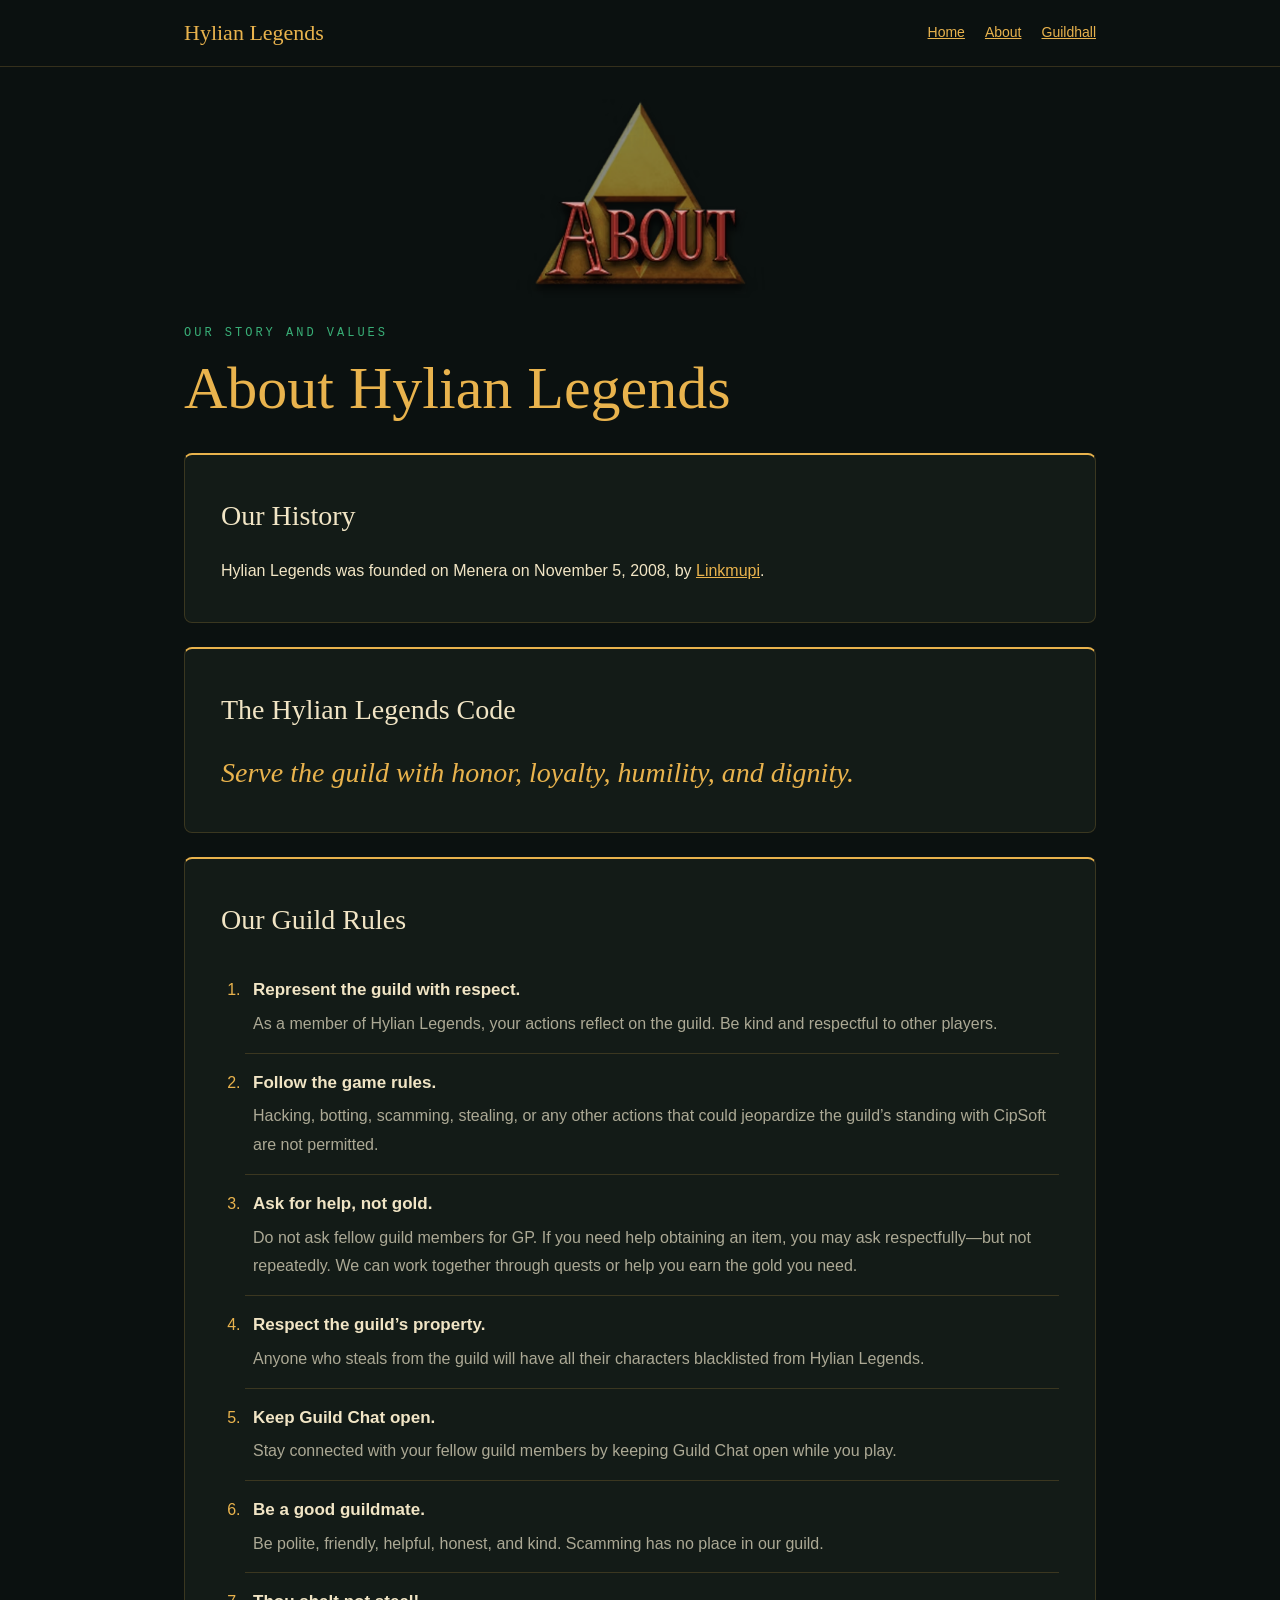
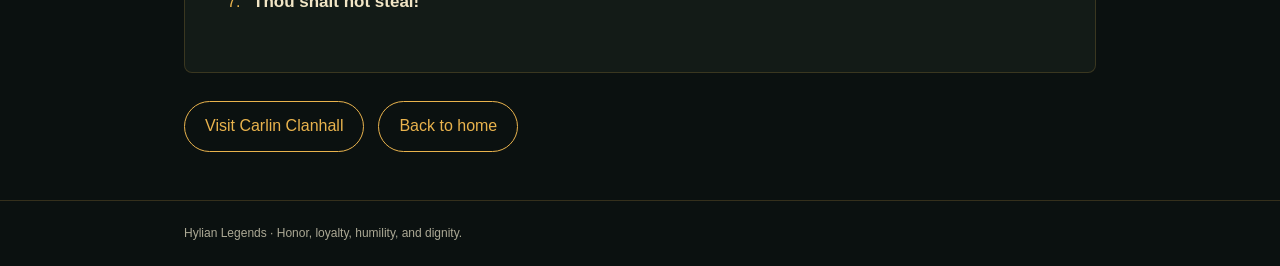
==== about.html @ 13661c4c "Create About Guild page with uploaded Triforce image" ====
<!doctype html>
<html lang="en"><head><meta charset="utf-8"><meta name="viewport" content="width=device-width,initial-scale=1"><meta name="description" content="The history, code, and rules of Hylian Legends."><title>About Guild | Hylian Legends</title><style>:root{color-scheme:dark;--bg:#0b1110;--panel:#131b17;--gold:#e9b34d;--cream:#f1e5c5;--muted:#aca995;--line:#8b713455;--green:#39af77}*{box-sizing:border-box}body{margin:0;background:var(--bg);color:var(--cream);font:16px/1.8 Arial,sans-serif}a{color:var(--gold)}a:focus-visible{outline:3px solid var(--gold);outline-offset:5px}.wrap{max-width:960px;margin:auto;padding:0 24px}header{border-bottom:1px solid var(--line)}header .wrap{display:flex;align-items:center;justify-content:space-between;gap:24px;padding-top:20px;padding-bottom:20px;flex-wrap:wrap}.brand{font:22px Georgia,serif;text-decoration:none}nav{display:flex;gap:20px;flex-wrap:wrap}nav a{font-size:14px}main{padding-top:32px!important;padding-bottom:48px!important}.about-art{display:block;width:min(100%,360px);height:auto;margin:0 auto 28px;border-radius:8px}.micro{font:12px monospace;letter-spacing:3px;text-transform:uppercase;color:var(--green)}h1,h2{font-family:Georgia,serif;font-weight:normal}h1{font-size:clamp(38px,7vw,60px);line-height:1.15;color:var(--gold);margin:14px 0 30px}h2{font-size:28px;margin:0 0 16px}.panel{border:1px solid var(--line);border-top:2px solid var(--gold);background:var(--panel);padding:clamp(22px,4vw,36px);margin-bottom:24px;border-radius:8px}.panel p{margin:0}blockquote{margin:0;color:var(--gold);font:italic clamp(21px,3vw,28px)/1.6 Georgia,serif}ol{margin:0;padding-left:24px}li{padding:14px 0 14px 8px;border-bottom:1px solid var(--line)}li:last-child{border:0}li::marker{color:var(--gold)}li h3{font-size:17px;margin:0 0 4px;color:var(--cream)}li p{color:var(--muted)}.actions{display:flex;gap:14px;flex-wrap:wrap;margin-top:28px}.button{display:inline-block;border:1px solid var(--gold);border-radius:30px;padding:10px 20px;text-decoration:none}footer{border-top:1px solid var(--line);padding:22px 0;color:var(--muted);font-size:12px}.skip{position:absolute;left:-9999px}.skip:focus{left:12px;top:12px;padding:12px;background:var(--bg);z-index:2}@media(max-width:600px){.wrap{padding-left:20px;padding-right:20px}nav{gap:14px}}</style></head><body><a class="skip" href="#main">Skip to content</a><header><div class="wrap"><a class="brand" href="index.html">Hylian Legends</a><nav aria-label="Page navigation"><a href="index.html">Home</a><a href="about.html" aria-current="page">About</a><a href="guildhall.html">Guildhall</a></nav></div></header><main id="main" class="wrap"><img class="about-art" src="assets/Triforce%20-%20About.avif" alt="About — red lettering over a golden Triforce"><div class="micro">Our story and values</div><h1>About Hylian Legends</h1><section class="panel" aria-labelledby="history-title"><h2 id="history-title">Our History</h2><p>Hylian Legends was founded on Menera on <time datetime="2008-11-05">November 5, 2008</time>, by <a href="https://www.tibia.com/community/?subtopic=characters&amp;name=Linkmupi">Linkmupi</a>.</p></section><section class="panel" aria-labelledby="code-title"><h2 id="code-title">The Hylian Legends Code</h2><blockquote>Serve the guild with honor, loyalty, humility, and dignity.</blockquote></section><section class="panel" aria-labelledby="rules-title"><h2 id="rules-title">Our Guild Rules</h2><ol><li><h3>Represent the guild with respect.</h3><p>As a member of Hylian Legends, your actions reflect on the guild. Be kind and respectful to other players.</p></li><li><h3>Follow the game rules.</h3><p>Hacking, botting, scamming, stealing, or any other actions that could jeopardize the guild’s standing with CipSoft are not permitted.</p></li><li><h3>Ask for help, not gold.</h3><p>Do not ask fellow guild members for GP. If you need help obtaining an item, you may ask respectfully—but not repeatedly. We can work together through quests or help you earn the gold you need.</p></li><li><h3>Respect the guild’s property.</h3><p>Anyone who steals from the guild will have all their characters blacklisted from Hylian Legends.</p></li><li><h3>Keep Guild Chat open.</h3><p>Stay connected with your fellow guild members by keeping Guild Chat open while you play.</p></li><li><h3>Be a good guildmate.</h3><p>Be polite, friendly, helpful, honest, and kind. Scamming has no place in our guild.</p></li><li><h3>Thou shalt not steal!</h3></li></ol></section><div class="actions"><a class="button" href="guildhall.html">Visit Carlin Clanhall</a><a class="button" href="index.html">Back to home</a></div></main><footer><div class="wrap">Hylian Legends · Honor, loyalty, humility, and dignity.</div></footer></body></html>
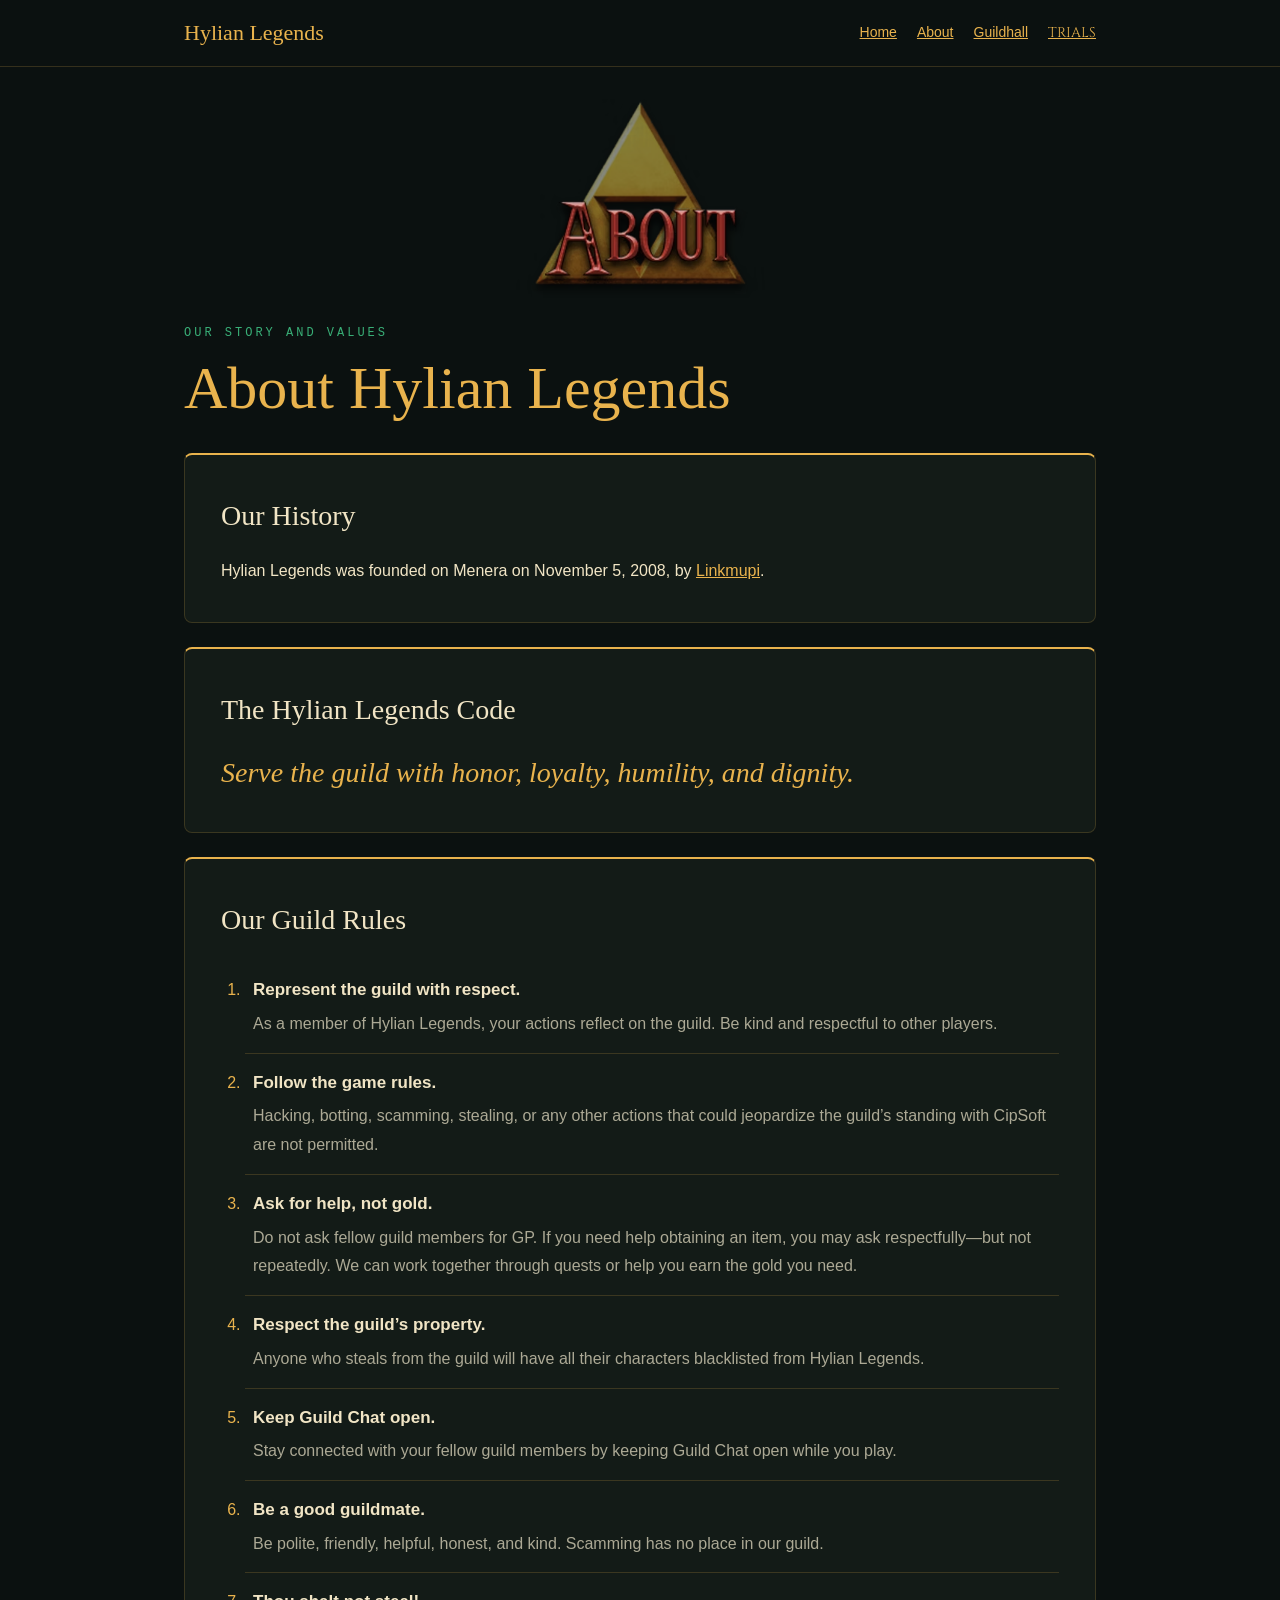
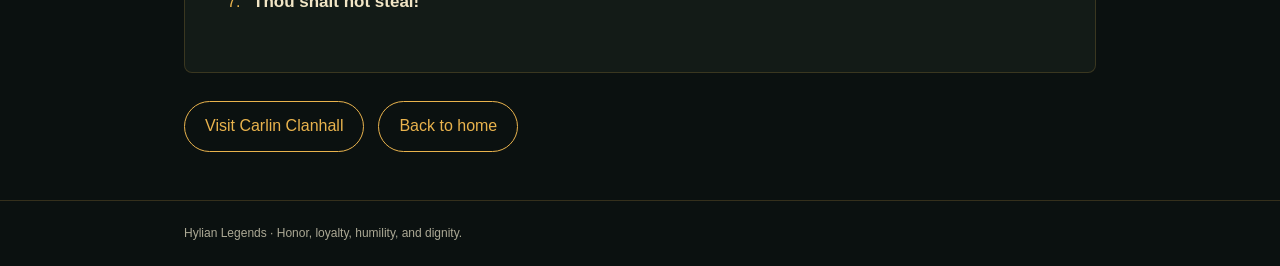
==== commit 050738d3: "Add uppercase Cinzel TRIALS link to top navigation headers" ====
--- a/about.html
+++ b/about.html
@@ -1,2 +1,2 @@
 <!doctype html>
-<html lang="en"><head><meta charset="utf-8"><meta name="viewport" content="width=device-width,initial-scale=1"><meta name="description" content="The history, code, and rules of Hylian Legends."><title>About Guild | Hylian Legends</title><style>:root{color-scheme:dark;--bg:#0b1110;--panel:#131b17;--gold:#e9b34d;--cream:#f1e5c5;--muted:#aca995;--line:#8b713455;--green:#39af77}*{box-sizing:border-box}body{margin:0;background:var(--bg);color:var(--cream);font:16px/1.8 Arial,sans-serif}a{color:var(--gold)}a:focus-visible{outline:3px solid var(--gold);outline-offset:5px}.wrap{max-width:960px;margin:auto;padding:0 24px}header{border-bottom:1px solid var(--line)}header .wrap{display:flex;align-items:center;justify-content:space-between;gap:24px;padding-top:20px;padding-bottom:20px;flex-wrap:wrap}.brand{font:22px Georgia,serif;text-decoration:none}nav{display:flex;gap:20px;flex-wrap:wrap}nav a{font-size:14px}main{padding-top:32px!important;padding-bottom:48px!important}.about-art{display:block;width:min(100%,360px);height:auto;margin:0 auto 28px;border-radius:8px}.micro{font:12px monospace;letter-spacing:3px;text-transform:uppercase;color:var(--green)}h1,h2{font-family:Georgia,serif;font-weight:normal}h1{font-size:clamp(38px,7vw,60px);line-height:1.15;color:var(--gold);margin:14px 0 30px}h2{font-size:28px;margin:0 0 16px}.panel{border:1px solid var(--line);border-top:2px solid var(--gold);background:var(--panel);padding:clamp(22px,4vw,36px);margin-bottom:24px;border-radius:8px}.panel p{margin:0}blockquote{margin:0;color:var(--gold);font:italic clamp(21px,3vw,28px)/1.6 Georgia,serif}ol{margin:0;padding-left:24px}li{padding:14px 0 14px 8px;border-bottom:1px solid var(--line)}li:last-child{border:0}li::marker{color:var(--gold)}li h3{font-size:17px;margin:0 0 4px;color:var(--cream)}li p{color:var(--muted)}.actions{display:flex;gap:14px;flex-wrap:wrap;margin-top:28px}.button{display:inline-block;border:1px solid var(--gold);border-radius:30px;padding:10px 20px;text-decoration:none}footer{border-top:1px solid var(--line);padding:22px 0;color:var(--muted);font-size:12px}.skip{position:absolute;left:-9999px}.skip:focus{left:12px;top:12px;padding:12px;background:var(--bg);z-index:2}@media(max-width:600px){.wrap{padding-left:20px;padding-right:20px}nav{gap:14px}}</style></head><body><a class="skip" href="#main">Skip to content</a><header><div class="wrap"><a class="brand" href="index.html">Hylian Legends</a><nav aria-label="Page navigation"><a href="index.html">Home</a><a href="about.html" aria-current="page">About</a><a href="guildhall.html">Guildhall</a></nav></div></header><main id="main" class="wrap"><img class="about-art" src="assets/Triforce%20-%20About.avif" alt="About — red lettering over a golden Triforce"><div class="micro">Our story and values</div><h1>About Hylian Legends</h1><section class="panel" aria-labelledby="history-title"><h2 id="history-title">Our History</h2><p>Hylian Legends was founded on Menera on <time datetime="2008-11-05">November 5, 2008</time>, by <a href="https://www.tibia.com/community/?subtopic=characters&amp;name=Linkmupi">Linkmupi</a>.</p></section><section class="panel" aria-labelledby="code-title"><h2 id="code-title">The Hylian Legends Code</h2><blockquote>Serve the guild with honor, loyalty, humility, and dignity.</blockquote></section><section class="panel" aria-labelledby="rules-title"><h2 id="rules-title">Our Guild Rules</h2><ol><li><h3>Represent the guild with respect.</h3><p>As a member of Hylian Legends, your actions reflect on the guild. Be kind and respectful to other players.</p></li><li><h3>Follow the game rules.</h3><p>Hacking, botting, scamming, stealing, or any other actions that could jeopardize the guild’s standing with CipSoft are not permitted.</p></li><li><h3>Ask for help, not gold.</h3><p>Do not ask fellow guild members for GP. If you need help obtaining an item, you may ask respectfully—but not repeatedly. We can work together through quests or help you earn the gold you need.</p></li><li><h3>Respect the guild’s property.</h3><p>Anyone who steals from the guild will have all their characters blacklisted from Hylian Legends.</p></li><li><h3>Keep Guild Chat open.</h3><p>Stay connected with your fellow guild members by keeping Guild Chat open while you play.</p></li><li><h3>Be a good guildmate.</h3><p>Be polite, friendly, helpful, honest, and kind. Scamming has no place in our guild.</p></li><li><h3>Thou shalt not steal!</h3></li></ol></section><div class="actions"><a class="button" href="guildhall.html">Visit Carlin Clanhall</a><a class="button" href="index.html">Back to home</a></div></main><footer><div class="wrap">Hylian Legends · Honor, loyalty, humility, and dignity.</div></footer></body></html>
+<html lang="en"><head><meta charset="utf-8"><meta name="viewport" content="width=device-width,initial-scale=1"><meta name="description" content="The history, code, and rules of Hylian Legends."><title>About Guild | Hylian Legends</title><style>:root{color-scheme:dark;--bg:#0b1110;--panel:#131b17;--gold:#e9b34d;--cream:#f1e5c5;--muted:#aca995;--line:#8b713455;--green:#39af77}*{box-sizing:border-box}body{margin:0;background:var(--bg);color:var(--cream);font:16px/1.8 Arial,sans-serif}a{color:var(--gold)}a:focus-visible{outline:3px solid var(--gold);outline-offset:5px}.wrap{max-width:960px;margin:auto;padding:0 24px}header{border-bottom:1px solid var(--line)}header .wrap{display:flex;align-items:center;justify-content:space-between;gap:24px;padding-top:20px;padding-bottom:20px;flex-wrap:wrap}.brand{font:22px Georgia,serif;text-decoration:none}nav{display:flex;gap:20px;flex-wrap:wrap}nav a{font-size:14px}main{padding-top:32px!important;padding-bottom:48px!important}.about-art{display:block;width:min(100%,360px);height:auto;margin:0 auto 28px;border-radius:8px}.micro{font:12px monospace;letter-spacing:3px;text-transform:uppercase;color:var(--green)}h1,h2{font-family:Georgia,serif;font-weight:normal}h1{font-size:clamp(38px,7vw,60px);line-height:1.15;color:var(--gold);margin:14px 0 30px}h2{font-size:28px;margin:0 0 16px}.panel{border:1px solid var(--line);border-top:2px solid var(--gold);background:var(--panel);padding:clamp(22px,4vw,36px);margin-bottom:24px;border-radius:8px}.panel p{margin:0}blockquote{margin:0;color:var(--gold);font:italic clamp(21px,3vw,28px)/1.6 Georgia,serif}ol{margin:0;padding-left:24px}li{padding:14px 0 14px 8px;border-bottom:1px solid var(--line)}li:last-child{border:0}li::marker{color:var(--gold)}li h3{font-size:17px;margin:0 0 4px;color:var(--cream)}li p{color:var(--muted)}.actions{display:flex;gap:14px;flex-wrap:wrap;margin-top:28px}.button{display:inline-block;border:1px solid var(--gold);border-radius:30px;padding:10px 20px;text-decoration:none}footer{border-top:1px solid var(--line);padding:22px 0;color:var(--muted);font-size:12px}.skip{position:absolute;left:-9999px}.skip:focus{left:12px;top:12px;padding:12px;background:var(--bg);z-index:2}@media(max-width:600px){.wrap{padding-left:20px;padding-right:20px}nav{gap:14px}}</style><style id="trials-navigation-font">@font-face{font-family:HylianTrialsNav;src:url("assets/fonts/Cinzel-Regular.ttf") format("truetype");font-display:swap}body header nav a.trials-nav-link{font-family:HylianTrialsNav,serif!important;text-transform:uppercase}</style></head><body><a class="skip" href="#main">Skip to content</a><header><div class="wrap"><a class="brand" href="index.html">Hylian Legends</a><nav aria-label="Page navigation"><a href="index.html">Home</a><a href="about.html" aria-current="page">About</a><a href="guildhall.html">Guildhall</a><a class="trials-nav-link" href="trials.html">TRIALS</a></nav></div></header><main id="main" class="wrap"><img class="about-art" src="assets/Triforce%20-%20About.avif" alt="About — red lettering over a golden Triforce"><div class="micro">Our story and values</div><h1>About Hylian Legends</h1><section class="panel" aria-labelledby="history-title"><h2 id="history-title">Our History</h2><p>Hylian Legends was founded on Menera on <time datetime="2008-11-05">November 5, 2008</time>, by <a href="https://www.tibia.com/community/?subtopic=characters&amp;name=Linkmupi">Linkmupi</a>.</p></section><section class="panel" aria-labelledby="code-title"><h2 id="code-title">The Hylian Legends Code</h2><blockquote>Serve the guild with honor, loyalty, humility, and dignity.</blockquote></section><section class="panel" aria-labelledby="rules-title"><h2 id="rules-title">Our Guild Rules</h2><ol><li><h3>Represent the guild with respect.</h3><p>As a member of Hylian Legends, your actions reflect on the guild. Be kind and respectful to other players.</p></li><li><h3>Follow the game rules.</h3><p>Hacking, botting, scamming, stealing, or any other actions that could jeopardize the guild’s standing with CipSoft are not permitted.</p></li><li><h3>Ask for help, not gold.</h3><p>Do not ask fellow guild members for GP. If you need help obtaining an item, you may ask respectfully—but not repeatedly. We can work together through quests or help you earn the gold you need.</p></li><li><h3>Respect the guild’s property.</h3><p>Anyone who steals from the guild will have all their characters blacklisted from Hylian Legends.</p></li><li><h3>Keep Guild Chat open.</h3><p>Stay connected with your fellow guild members by keeping Guild Chat open while you play.</p></li><li><h3>Be a good guildmate.</h3><p>Be polite, friendly, helpful, honest, and kind. Scamming has no place in our guild.</p></li><li><h3>Thou shalt not steal!</h3></li></ol></section><div class="actions"><a class="button" href="guildhall.html">Visit Carlin Clanhall</a><a class="button" href="index.html">Back to home</a></div></main><footer><div class="wrap">Hylian Legends · Honor, loyalty, humility, and dignity.</div></footer></body></html>
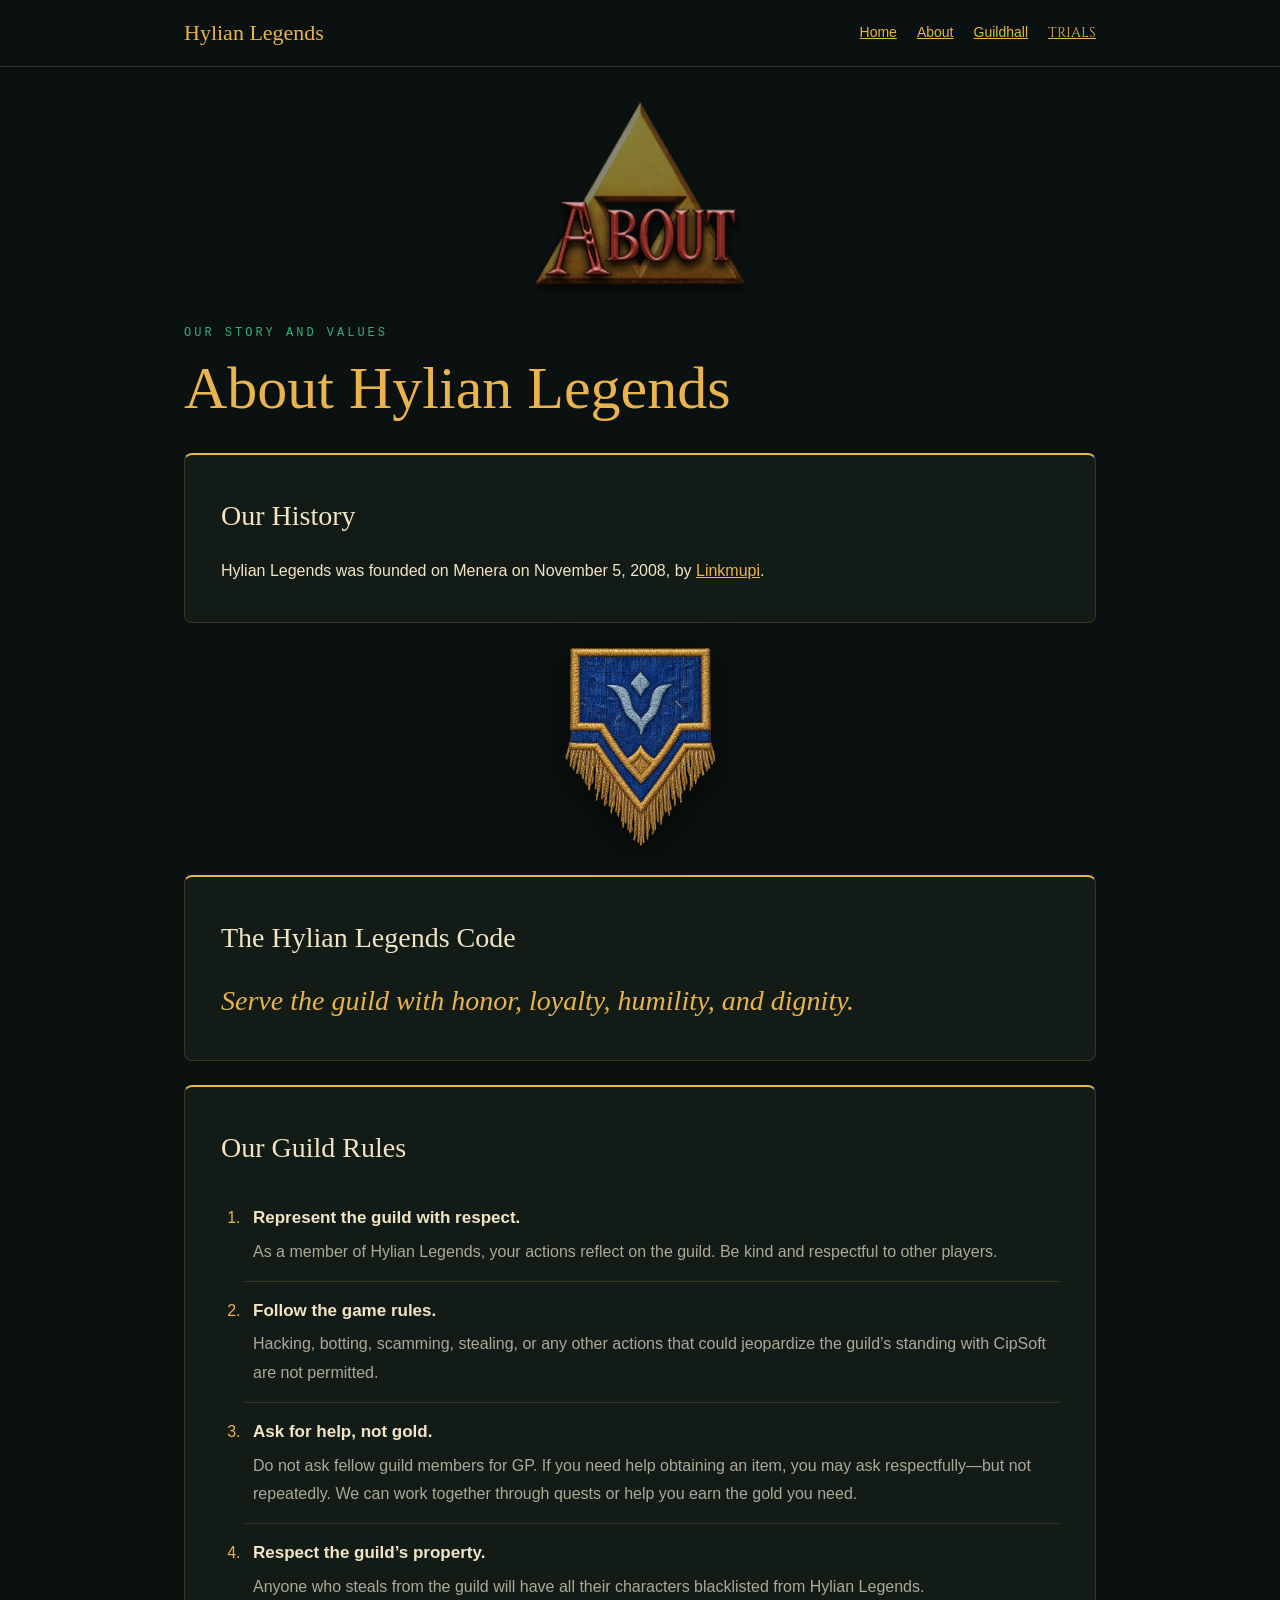
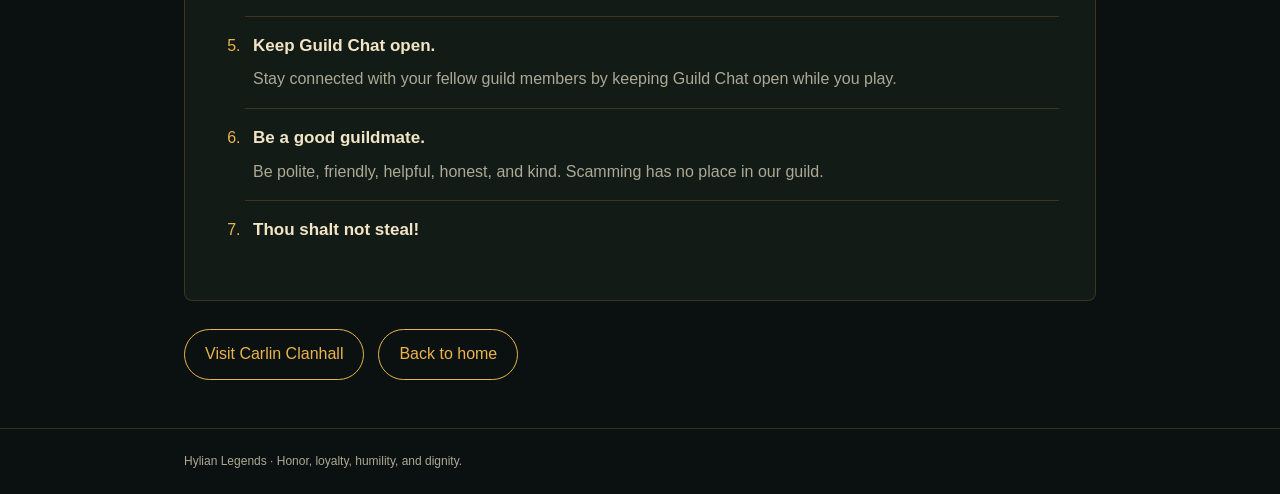
==== commit 9b1581e1: "Integrate seven decorative Hylian banners across home About and Lore" ====
--- a/about.html
+++ b/about.html
@@ -1,2 +1,2 @@
 <!doctype html>
-<html lang="en"><head><meta charset="utf-8"><meta name="viewport" content="width=device-width,initial-scale=1"><meta name="description" content="The history, code, and rules of Hylian Legends."><title>About Guild | Hylian Legends</title><style>:root{color-scheme:dark;--bg:#0b1110;--panel:#131b17;--gold:#e9b34d;--cream:#f1e5c5;--muted:#aca995;--line:#8b713455;--green:#39af77}*{box-sizing:border-box}body{margin:0;background:var(--bg);color:var(--cream);font:16px/1.8 Arial,sans-serif}a{color:var(--gold)}a:focus-visible{outline:3px solid var(--gold);outline-offset:5px}.wrap{max-width:960px;margin:auto;padding:0 24px}header{border-bottom:1px solid var(--line)}header .wrap{display:flex;align-items:center;justify-content:space-between;gap:24px;padding-top:20px;padding-bottom:20px;flex-wrap:wrap}.brand{font:22px Georgia,serif;text-decoration:none}nav{display:flex;gap:20px;flex-wrap:wrap}nav a{font-size:14px}main{padding-top:32px!important;padding-bottom:48px!important}.about-art{display:block;width:min(100%,360px);height:auto;margin:0 auto 28px;border-radius:8px}.micro{font:12px monospace;letter-spacing:3px;text-transform:uppercase;color:var(--green)}h1,h2{font-family:Georgia,serif;font-weight:normal}h1{font-size:clamp(38px,7vw,60px);line-height:1.15;color:var(--gold);margin:14px 0 30px}h2{font-size:28px;margin:0 0 16px}.panel{border:1px solid var(--line);border-top:2px solid var(--gold);background:var(--panel);padding:clamp(22px,4vw,36px);margin-bottom:24px;border-radius:8px}.panel p{margin:0}blockquote{margin:0;color:var(--gold);font:italic clamp(21px,3vw,28px)/1.6 Georgia,serif}ol{margin:0;padding-left:24px}li{padding:14px 0 14px 8px;border-bottom:1px solid var(--line)}li:last-child{border:0}li::marker{color:var(--gold)}li h3{font-size:17px;margin:0 0 4px;color:var(--cream)}li p{color:var(--muted)}.actions{display:flex;gap:14px;flex-wrap:wrap;margin-top:28px}.button{display:inline-block;border:1px solid var(--gold);border-radius:30px;padding:10px 20px;text-decoration:none}footer{border-top:1px solid var(--line);padding:22px 0;color:var(--muted);font-size:12px}.skip{position:absolute;left:-9999px}.skip:focus{left:12px;top:12px;padding:12px;background:var(--bg);z-index:2}@media(max-width:600px){.wrap{padding-left:20px;padding-right:20px}nav{gap:14px}}</style><style id="trials-navigation-font">@font-face{font-family:HylianTrialsNav;src:url("assets/fonts/Cinzel-Regular.ttf") format("truetype");font-display:swap}body header nav a.trials-nav-link{font-family:HylianTrialsNav,serif!important;text-transform:uppercase}</style></head><body><a class="skip" href="#main">Skip to content</a><header><div class="wrap"><a class="brand" href="index.html">Hylian Legends</a><nav aria-label="Page navigation"><a href="index.html">Home</a><a href="about.html" aria-current="page">About</a><a href="guildhall.html">Guildhall</a><a class="trials-nav-link" href="trials.html">TRIALS</a></nav></div></header><main id="main" class="wrap"><img class="about-art" src="assets/Triforce%20-%20About.avif" alt="About — red lettering over a golden Triforce"><div class="micro">Our story and values</div><h1>About Hylian Legends</h1><section class="panel" aria-labelledby="history-title"><h2 id="history-title">Our History</h2><p>Hylian Legends was founded on Menera on <time datetime="2008-11-05">November 5, 2008</time>, by <a href="https://www.tibia.com/community/?subtopic=characters&amp;name=Linkmupi">Linkmupi</a>.</p></section><section class="panel" aria-labelledby="code-title"><h2 id="code-title">The Hylian Legends Code</h2><blockquote>Serve the guild with honor, loyalty, humility, and dignity.</blockquote></section><section class="panel" aria-labelledby="rules-title"><h2 id="rules-title">Our Guild Rules</h2><ol><li><h3>Represent the guild with respect.</h3><p>As a member of Hylian Legends, your actions reflect on the guild. Be kind and respectful to other players.</p></li><li><h3>Follow the game rules.</h3><p>Hacking, botting, scamming, stealing, or any other actions that could jeopardize the guild’s standing with CipSoft are not permitted.</p></li><li><h3>Ask for help, not gold.</h3><p>Do not ask fellow guild members for GP. If you need help obtaining an item, you may ask respectfully—but not repeatedly. We can work together through quests or help you earn the gold you need.</p></li><li><h3>Respect the guild’s property.</h3><p>Anyone who steals from the guild will have all their characters blacklisted from Hylian Legends.</p></li><li><h3>Keep Guild Chat open.</h3><p>Stay connected with your fellow guild members by keeping Guild Chat open while you play.</p></li><li><h3>Be a good guildmate.</h3><p>Be polite, friendly, helpful, honest, and kind. Scamming has no place in our guild.</p></li><li><h3>Thou shalt not steal!</h3></li></ol></section><div class="actions"><a class="button" href="guildhall.html">Visit Carlin Clanhall</a><a class="button" href="index.html">Back to home</a></div></main><footer><div class="wrap">Hylian Legends · Honor, loyalty, humility, and dignity.</div></footer></body></html>
+<html lang="en"><head><meta charset="utf-8"><meta name="viewport" content="width=device-width,initial-scale=1"><meta name="description" content="The history, code, and rules of Hylian Legends."><title>About Guild | Hylian Legends</title><link id="hylian-site-banner-styles" rel="stylesheet" href="assets/site-banners.css"><style>:root{color-scheme:dark;--bg:#0b1110;--panel:#131b17;--gold:#e9b34d;--cream:#f1e5c5;--muted:#aca995;--line:#8b713455;--green:#39af77}*{box-sizing:border-box}body{margin:0;background:var(--bg);color:var(--cream);font:16px/1.8 Arial,sans-serif}a{color:var(--gold)}a:focus-visible{outline:3px solid var(--gold);outline-offset:5px}.wrap{max-width:960px;margin:auto;padding:0 24px}header{border-bottom:1px solid var(--line)}header .wrap{display:flex;align-items:center;justify-content:space-between;gap:24px;padding-top:20px;padding-bottom:20px;flex-wrap:wrap}.brand{font:22px Georgia,serif;text-decoration:none}nav{display:flex;gap:20px;flex-wrap:wrap}nav a{font-size:14px}main{padding-top:32px!important;padding-bottom:48px!important}.about-art{display:block;width:min(100%,360px);height:auto;margin:0 auto 28px;border-radius:8px}.micro{font:12px monospace;letter-spacing:3px;text-transform:uppercase;color:var(--green)}h1,h2{font-family:Georgia,serif;font-weight:normal}h1{font-size:clamp(38px,7vw,60px);line-height:1.15;color:var(--gold);margin:14px 0 30px}h2{font-size:28px;margin:0 0 16px}.panel{border:1px solid var(--line);border-top:2px solid var(--gold);background:var(--panel);padding:clamp(22px,4vw,36px);margin-bottom:24px;border-radius:8px}.panel p{margin:0}blockquote{margin:0;color:var(--gold);font:italic clamp(21px,3vw,28px)/1.6 Georgia,serif}ol{margin:0;padding-left:24px}li{padding:14px 0 14px 8px;border-bottom:1px solid var(--line)}li:last-child{border:0}li::marker{color:var(--gold)}li h3{font-size:17px;margin:0 0 4px;color:var(--cream)}li p{color:var(--muted)}.actions{display:flex;gap:14px;flex-wrap:wrap;margin-top:28px}.button{display:inline-block;border:1px solid var(--gold);border-radius:30px;padding:10px 20px;text-decoration:none}footer{border-top:1px solid var(--line);padding:22px 0;color:var(--muted);font-size:12px}.skip{position:absolute;left:-9999px}.skip:focus{left:12px;top:12px;padding:12px;background:var(--bg);z-index:2}@media(max-width:600px){.wrap{padding-left:20px;padding-right:20px}nav{gap:14px}}</style><style id="trials-navigation-font">@font-face{font-family:HylianTrialsNav;src:url("assets/fonts/Cinzel-Regular.ttf") format("truetype");font-display:swap}body header nav a.trials-nav-link{font-family:HylianTrialsNav,serif!important;text-transform:uppercase}</style></head><body><a class="skip" href="#main">Skip to content</a><header><div class="wrap"><a class="brand" href="index.html">Hylian Legends</a><nav aria-label="Page navigation"><a href="index.html">Home</a><a href="about.html" aria-current="page">About</a><a href="guildhall.html">Guildhall</a><a class="trials-nav-link" href="trials.html">TRIALS</a></nav></div></header><main id="main" class="wrap"><img class="about-art" src="assets/Triforce%20-%20About.avif" alt="About — red lettering over a golden Triforce"><div class="micro">Our story and values</div><h1>About Hylian Legends</h1><section class="panel" aria-labelledby="history-title"><h2 id="history-title">Our History</h2><p>Hylian Legends was founded on Menera on <time datetime="2008-11-05">November 5, 2008</time>, by <a href="https://www.tibia.com/community/?subtopic=characters&amp;name=Linkmupi">Linkmupi</a>.</p></section><img id="hylian-charter-banner" class="hylian-site-banner" src="assets/single_horizontal_street_banner.png" alt="" aria-hidden="true" draggable="false" loading="lazy" decoding="async"><section class="panel" aria-labelledby="code-title"><h2 id="code-title">The Hylian Legends Code</h2><blockquote>Serve the guild with honor, loyalty, humility, and dignity.</blockquote></section><section class="panel" aria-labelledby="rules-title"><h2 id="rules-title">Our Guild Rules</h2><ol><li><h3>Represent the guild with respect.</h3><p>As a member of Hylian Legends, your actions reflect on the guild. Be kind and respectful to other players.</p></li><li><h3>Follow the game rules.</h3><p>Hacking, botting, scamming, stealing, or any other actions that could jeopardize the guild’s standing with CipSoft are not permitted.</p></li><li><h3>Ask for help, not gold.</h3><p>Do not ask fellow guild members for GP. If you need help obtaining an item, you may ask respectfully—but not repeatedly. We can work together through quests or help you earn the gold you need.</p></li><li><h3>Respect the guild’s property.</h3><p>Anyone who steals from the guild will have all their characters blacklisted from Hylian Legends.</p></li><li><h3>Keep Guild Chat open.</h3><p>Stay connected with your fellow guild members by keeping Guild Chat open while you play.</p></li><li><h3>Be a good guildmate.</h3><p>Be polite, friendly, helpful, honest, and kind. Scamming has no place in our guild.</p></li><li><h3>Thou shalt not steal!</h3></li></ol></section><div class="actions"><a class="button" href="guildhall.html">Visit Carlin Clanhall</a><a class="button" href="index.html">Back to home</a></div></main><footer><div class="wrap">Hylian Legends · Honor, loyalty, humility, and dignity.</div></footer></body></html>
--- a/assets/site-banners.css
+++ b/assets/site-banners.css
@@ -0,0 +1,83 @@
+/* Isolated banner artwork: no interaction, cropping, animation, or global overrides. */
+img.hylian-site-banner {
+  display: block;
+  max-width: 100%;
+  height: auto;
+  padding: 0;
+  border: 0;
+  border-radius: 0;
+  background: transparent;
+  object-fit: contain;
+  filter: drop-shadow(0 10px 18px rgba(0,0,0,0.65));
+  pointer-events: none;
+  user-select: none;
+}
+.hylian-banner-valance,
+.hylian-banner-corridor,
+.hylian-banner-footer-divider {
+  box-sizing: border-box;
+  pointer-events: none;
+}
+.hylian-banner-valance {
+  display: flex;
+  justify-content: center;
+  width: 100%;
+  padding: 20px 20px 24px;
+}
+.hylian-banner-valance > img {
+  width: min(100%, 1120px);
+  max-height: 260px;
+}
+.guild-home .hylian-hero-banner-host { position: relative; }
+.guild-home .hylian-hero-banner-host > .hylian-hero-flank {
+  position: absolute;
+  top: clamp(30px, 10vw, 140px);
+  z-index: 2;
+  width: clamp(60px, 8vw, 120px);
+  height: clamp(180px, 24vw, 360px);
+}
+.guild-home .hylian-hero-banner-host > .hylian-hero-flank-left { left: clamp(12px, 2vw, 32px); }
+.guild-home .hylian-hero-banner-host > .hylian-hero-flank-right { right: clamp(12px, 2vw, 32px); }
+.hylian-banner-corridor {
+  display: flex;
+  flex-direction: row;
+  justify-content: center;
+  align-items: flex-start;
+  gap: clamp(16px, 5vw, 56px);
+  width: min(100%, 640px);
+  margin: 28px auto 32px;
+  padding: 0 12px;
+}
+.hylian-banner-corridor > img {
+  flex: 0 1 180px;
+  width: min(40%, 180px);
+  min-width: 0;
+  height: clamp(160px, 35vw, 320px);
+}
+#hylian-charter-banner {
+  width: min(100%, 480px);
+  max-height: 200px;
+  margin: 0 auto 28px;
+}
+.hylian-banner-footer-divider {
+  display: flex;
+  justify-content: center;
+  width: 100%;
+  margin: 0 auto;
+  padding: 12px 20px 28px;
+}
+.hylian-banner-footer-divider > img {
+  width: min(100%, 520px);
+  max-height: 180px;
+}
+@media screen and (min-width: 768px) {
+  .guild-home .hylian-hero-banner-host > .wrap {
+    padding-left: clamp(92px, 12vw, 150px);
+    padding-right: clamp(92px, 12vw, 150px);
+  }
+}
+@media screen and (max-width: 767.98px) {
+  .guild-home .hylian-hero-banner-host > .hylian-hero-flank { display: none; }
+  .hylian-banner-valance { padding: 12px 16px 18px; }
+  .hylian-banner-valance > img { max-height: 160px; }
+}
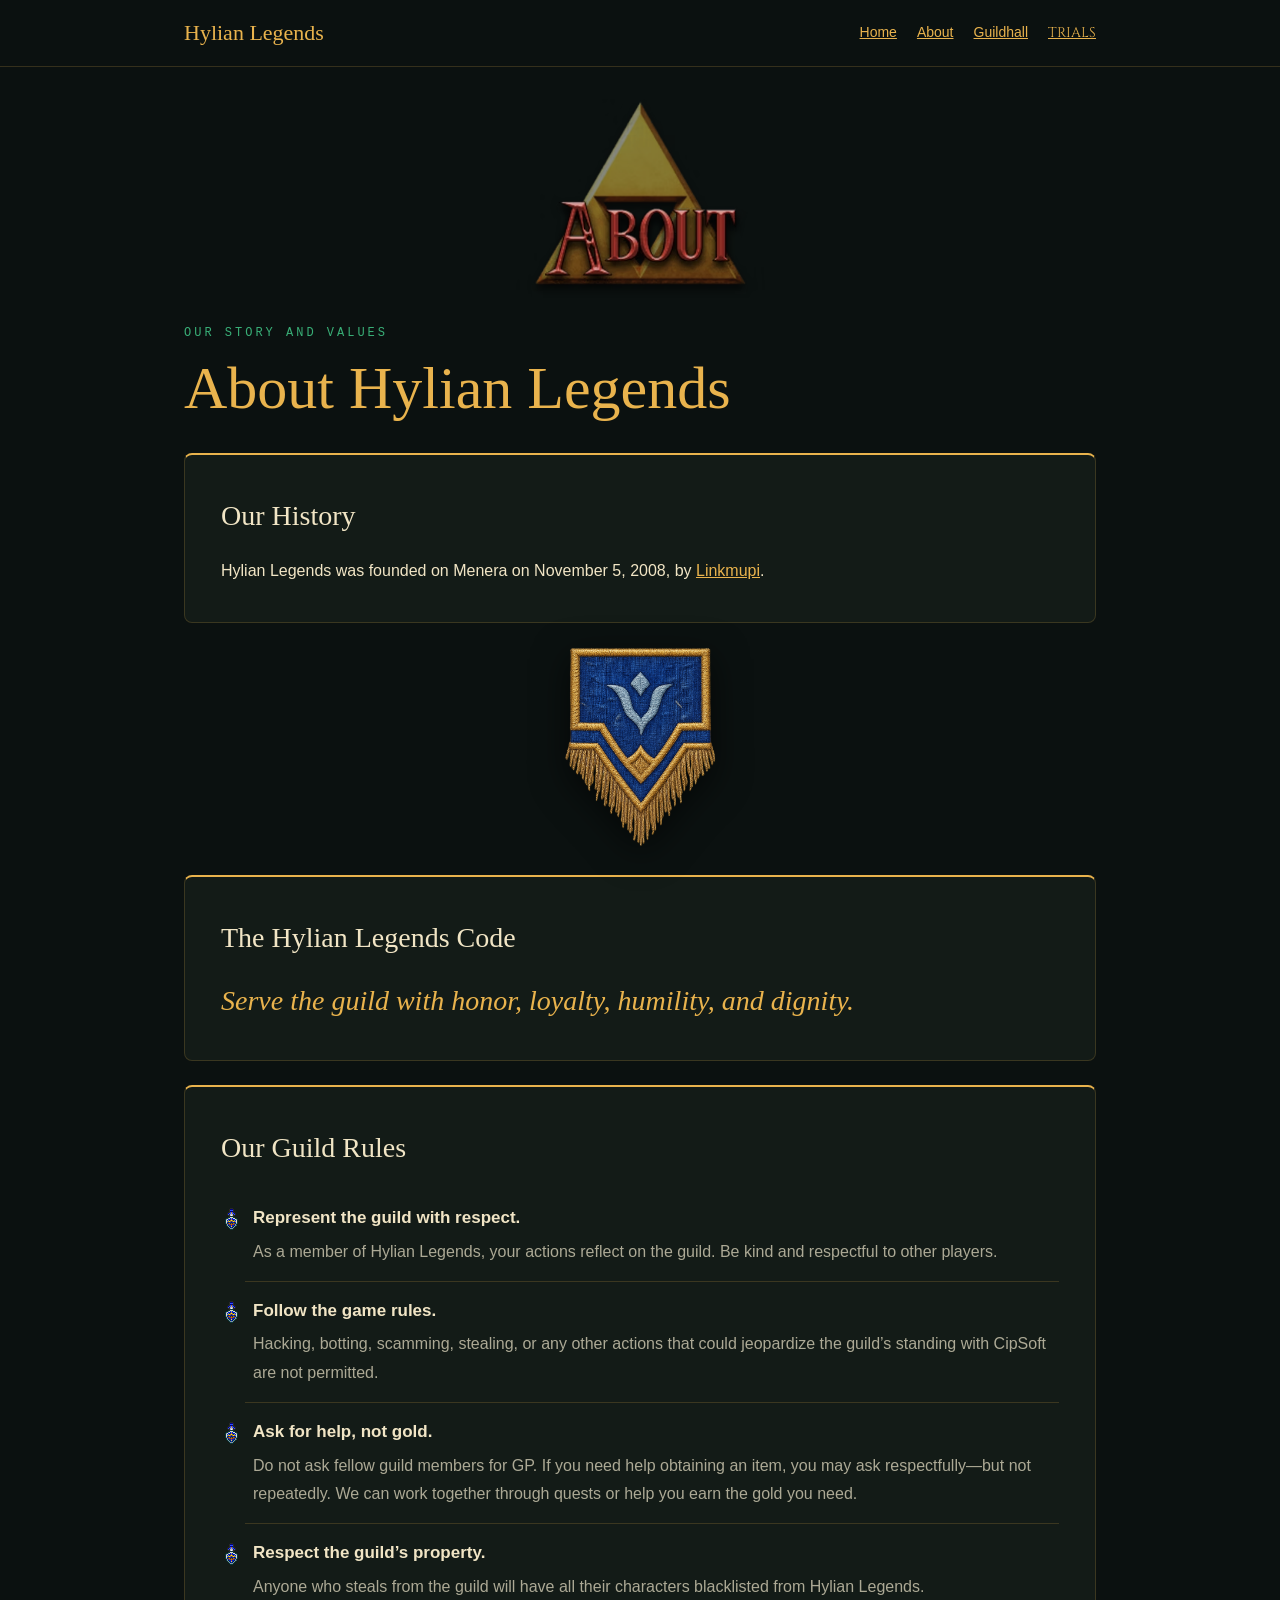
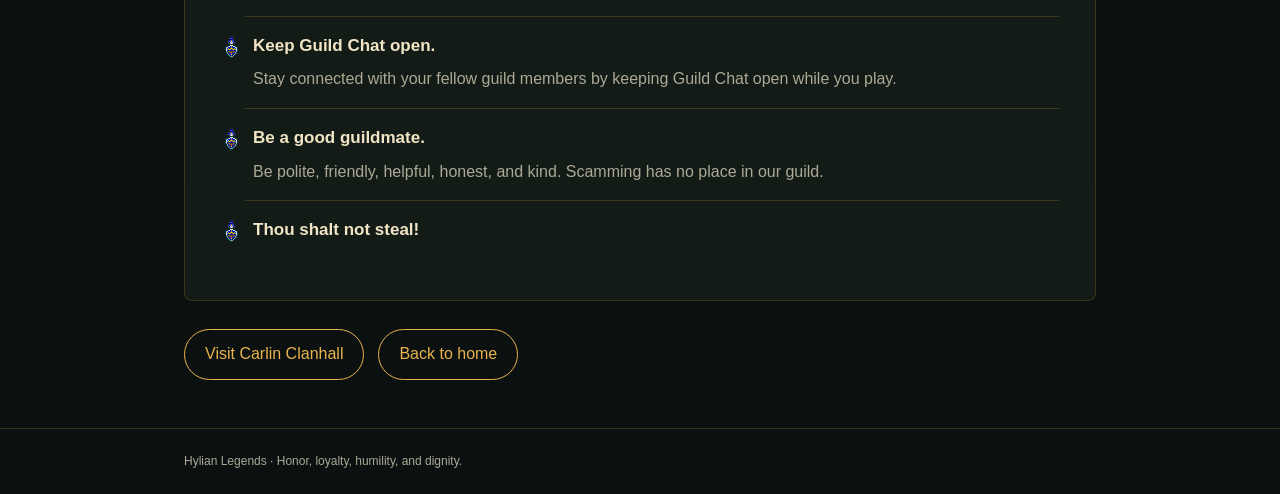
==== commit 03f65a26: "Showcase Spiritual Stone GIFs and add Hylian Shield rule bullets" ====
--- a/about.html
+++ b/about.html
@@ -1,2 +1,6 @@
 <!doctype html>
-<html lang="en"><head><meta charset="utf-8"><meta name="viewport" content="width=device-width,initial-scale=1"><meta name="description" content="The history, code, and rules of Hylian Legends."><title>About Guild | Hylian Legends</title><link id="hylian-site-banner-styles" rel="stylesheet" href="assets/site-banners.css"><style>:root{color-scheme:dark;--bg:#0b1110;--panel:#131b17;--gold:#e9b34d;--cream:#f1e5c5;--muted:#aca995;--line:#8b713455;--green:#39af77}*{box-sizing:border-box}body{margin:0;background:var(--bg);color:var(--cream);font:16px/1.8 Arial,sans-serif}a{color:var(--gold)}a:focus-visible{outline:3px solid var(--gold);outline-offset:5px}.wrap{max-width:960px;margin:auto;padding:0 24px}header{border-bottom:1px solid var(--line)}header .wrap{display:flex;align-items:center;justify-content:space-between;gap:24px;padding-top:20px;padding-bottom:20px;flex-wrap:wrap}.brand{font:22px Georgia,serif;text-decoration:none}nav{display:flex;gap:20px;flex-wrap:wrap}nav a{font-size:14px}main{padding-top:32px!important;padding-bottom:48px!important}.about-art{display:block;width:min(100%,360px);height:auto;margin:0 auto 28px;border-radius:8px}.micro{font:12px monospace;letter-spacing:3px;text-transform:uppercase;color:var(--green)}h1,h2{font-family:Georgia,serif;font-weight:normal}h1{font-size:clamp(38px,7vw,60px);line-height:1.15;color:var(--gold);margin:14px 0 30px}h2{font-size:28px;margin:0 0 16px}.panel{border:1px solid var(--line);border-top:2px solid var(--gold);background:var(--panel);padding:clamp(22px,4vw,36px);margin-bottom:24px;border-radius:8px}.panel p{margin:0}blockquote{margin:0;color:var(--gold);font:italic clamp(21px,3vw,28px)/1.6 Georgia,serif}ol{margin:0;padding-left:24px}li{padding:14px 0 14px 8px;border-bottom:1px solid var(--line)}li:last-child{border:0}li::marker{color:var(--gold)}li h3{font-size:17px;margin:0 0 4px;color:var(--cream)}li p{color:var(--muted)}.actions{display:flex;gap:14px;flex-wrap:wrap;margin-top:28px}.button{display:inline-block;border:1px solid var(--gold);border-radius:30px;padding:10px 20px;text-decoration:none}footer{border-top:1px solid var(--line);padding:22px 0;color:var(--muted);font-size:12px}.skip{position:absolute;left:-9999px}.skip:focus{left:12px;top:12px;padding:12px;background:var(--bg);z-index:2}@media(max-width:600px){.wrap{padding-left:20px;padding-right:20px}nav{gap:14px}}</style><style id="trials-navigation-font">@font-face{font-family:HylianTrialsNav;src:url("assets/fonts/Cinzel-Regular.ttf") format("truetype");font-display:swap}body header nav a.trials-nav-link{font-family:HylianTrialsNav,serif!important;text-transform:uppercase}</style></head><body><a class="skip" href="#main">Skip to content</a><header><div class="wrap"><a class="brand" href="index.html">Hylian Legends</a><nav aria-label="Page navigation"><a href="index.html">Home</a><a href="about.html" aria-current="page">About</a><a href="guildhall.html">Guildhall</a><a class="trials-nav-link" href="trials.html">TRIALS</a></nav></div></header><main id="main" class="wrap"><img class="about-art" src="assets/Triforce%20-%20About.avif" alt="About — red lettering over a golden Triforce"><div class="micro">Our story and values</div><h1>About Hylian Legends</h1><section class="panel" aria-labelledby="history-title"><h2 id="history-title">Our History</h2><p>Hylian Legends was founded on Menera on <time datetime="2008-11-05">November 5, 2008</time>, by <a href="https://www.tibia.com/community/?subtopic=characters&amp;name=Linkmupi">Linkmupi</a>.</p></section><img id="hylian-charter-banner" class="hylian-site-banner" src="assets/single_horizontal_street_banner.png" alt="" aria-hidden="true" draggable="false" loading="lazy" decoding="async"><section class="panel" aria-labelledby="code-title"><h2 id="code-title">The Hylian Legends Code</h2><blockquote>Serve the guild with honor, loyalty, humility, and dignity.</blockquote></section><section class="panel" aria-labelledby="rules-title"><h2 id="rules-title">Our Guild Rules</h2><ol><li><h3>Represent the guild with respect.</h3><p>As a member of Hylian Legends, your actions reflect on the guild. Be kind and respectful to other players.</p></li><li><h3>Follow the game rules.</h3><p>Hacking, botting, scamming, stealing, or any other actions that could jeopardize the guild’s standing with CipSoft are not permitted.</p></li><li><h3>Ask for help, not gold.</h3><p>Do not ask fellow guild members for GP. If you need help obtaining an item, you may ask respectfully—but not repeatedly. We can work together through quests or help you earn the gold you need.</p></li><li><h3>Respect the guild’s property.</h3><p>Anyone who steals from the guild will have all their characters blacklisted from Hylian Legends.</p></li><li><h3>Keep Guild Chat open.</h3><p>Stay connected with your fellow guild members by keeping Guild Chat open while you play.</p></li><li><h3>Be a good guildmate.</h3><p>Be polite, friendly, helpful, honest, and kind. Scamming has no place in our guild.</p></li><li><h3>Thou shalt not steal!</h3></li></ol></section><div class="actions"><a class="button" href="guildhall.html">Visit Carlin Clanhall</a><a class="button" href="index.html">Back to home</a></div></main><footer><div class="wrap">Hylian Legends · Honor, loyalty, humility, and dignity.</div></footer></body></html>
+<html lang="en"><head><meta charset="utf-8"><meta name="viewport" content="width=device-width,initial-scale=1"><meta name="description" content="The history, code, and rules of Hylian Legends."><title>About Guild | Hylian Legends</title><link id="hylian-site-banner-styles" rel="stylesheet" href="assets/site-banners.css"><style>:root{color-scheme:dark;--bg:#0b1110;--panel:#131b17;--gold:#e9b34d;--cream:#f1e5c5;--muted:#aca995;--line:#8b713455;--green:#39af77}*{box-sizing:border-box}body{margin:0;background:var(--bg);color:var(--cream);font:16px/1.8 Arial,sans-serif}a{color:var(--gold)}a:focus-visible{outline:3px solid var(--gold);outline-offset:5px}.wrap{max-width:960px;margin:auto;padding:0 24px}header{border-bottom:1px solid var(--line)}header .wrap{display:flex;align-items:center;justify-content:space-between;gap:24px;padding-top:20px;padding-bottom:20px;flex-wrap:wrap}.brand{font:22px Georgia,serif;text-decoration:none}nav{display:flex;gap:20px;flex-wrap:wrap}nav a{font-size:14px}main{padding-top:32px!important;padding-bottom:48px!important}.about-art{display:block;width:min(100%,360px);height:auto;margin:0 auto 28px;border-radius:8px}.micro{font:12px monospace;letter-spacing:3px;text-transform:uppercase;color:var(--green)}h1,h2{font-family:Georgia,serif;font-weight:normal}h1{font-size:clamp(38px,7vw,60px);line-height:1.15;color:var(--gold);margin:14px 0 30px}h2{font-size:28px;margin:0 0 16px}.panel{border:1px solid var(--line);border-top:2px solid var(--gold);background:var(--panel);padding:clamp(22px,4vw,36px);margin-bottom:24px;border-radius:8px}.panel p{margin:0}blockquote{margin:0;color:var(--gold);font:italic clamp(21px,3vw,28px)/1.6 Georgia,serif}ol{margin:0;padding-left:24px}li{padding:14px 0 14px 8px;border-bottom:1px solid var(--line)}li:last-child{border:0}li::marker{color:var(--gold)}li h3{font-size:17px;margin:0 0 4px;color:var(--cream)}li p{color:var(--muted)}.actions{display:flex;gap:14px;flex-wrap:wrap;margin-top:28px}.button{display:inline-block;border:1px solid var(--gold);border-radius:30px;padding:10px 20px;text-decoration:none}footer{border-top:1px solid var(--line);padding:22px 0;color:var(--muted);font-size:12px}.skip{position:absolute;left:-9999px}.skip:focus{left:12px;top:12px;padding:12px;background:var(--bg);z-index:2}@media(max-width:600px){.wrap{padding-left:20px;padding-right:20px}nav{gap:14px}}</style><style id="trials-navigation-font">@font-face{font-family:HylianTrialsNav;src:url("assets/fonts/Cinzel-Regular.ttf") format("truetype");font-display:swap}body header nav a.trials-nav-link{font-family:HylianTrialsNav,serif!important;text-transform:uppercase}</style><style id="hylian-shield-rule-bullets">
+section[aria-labelledby="rules-title"]>ol{list-style:none}
+section[aria-labelledby="rules-title"]>ol>li{position:relative}
+section[aria-labelledby="rules-title"]>ol>li::before{content:"";position:absolute;left:-24px;top:19px;width:20px;height:22px;background:url("assets/hylian-shield-bullet.gif") center top/contain no-repeat;image-rendering:pixelated;pointer-events:none}
+</style></head><body><a class="skip" href="#main">Skip to content</a><header><div class="wrap"><a class="brand" href="index.html">Hylian Legends</a><nav aria-label="Page navigation"><a href="index.html">Home</a><a href="about.html" aria-current="page">About</a><a href="guildhall.html">Guildhall</a><a class="trials-nav-link" href="trials.html">TRIALS</a></nav></div></header><main id="main" class="wrap"><img class="about-art" src="assets/Triforce%20-%20About.avif" alt="About — red lettering over a golden Triforce"><div class="micro">Our story and values</div><h1>About Hylian Legends</h1><section class="panel" aria-labelledby="history-title"><h2 id="history-title">Our History</h2><p>Hylian Legends was founded on Menera on <time datetime="2008-11-05">November 5, 2008</time>, by <a href="https://www.tibia.com/community/?subtopic=characters&amp;name=Linkmupi">Linkmupi</a>.</p></section><img id="hylian-charter-banner" class="hylian-site-banner" src="assets/single_horizontal_street_banner.png" alt="" aria-hidden="true" draggable="false" loading="lazy" decoding="async"><section class="panel" aria-labelledby="code-title"><h2 id="code-title">The Hylian Legends Code</h2><blockquote>Serve the guild with honor, loyalty, humility, and dignity.</blockquote></section><section class="panel" aria-labelledby="rules-title"><h2 id="rules-title">Our Guild Rules</h2><ol role="list"><li><h3>Represent the guild with respect.</h3><p>As a member of Hylian Legends, your actions reflect on the guild. Be kind and respectful to other players.</p></li><li><h3>Follow the game rules.</h3><p>Hacking, botting, scamming, stealing, or any other actions that could jeopardize the guild’s standing with CipSoft are not permitted.</p></li><li><h3>Ask for help, not gold.</h3><p>Do not ask fellow guild members for GP. If you need help obtaining an item, you may ask respectfully—but not repeatedly. We can work together through quests or help you earn the gold you need.</p></li><li><h3>Respect the guild’s property.</h3><p>Anyone who steals from the guild will have all their characters blacklisted from Hylian Legends.</p></li><li><h3>Keep Guild Chat open.</h3><p>Stay connected with your fellow guild members by keeping Guild Chat open while you play.</p></li><li><h3>Be a good guildmate.</h3><p>Be polite, friendly, helpful, honest, and kind. Scamming has no place in our guild.</p></li><li><h3>Thou shalt not steal!</h3></li></ol></section><div class="actions"><a class="button" href="guildhall.html">Visit Carlin Clanhall</a><a class="button" href="index.html">Back to home</a></div></main><footer><div class="wrap">Hylian Legends · Honor, loyalty, humility, and dignity.</div></footer></body></html>
--- a/assets/site-banners.css
+++ b/assets/site-banners.css
@@ -33,11 +33,11 @@
   position: absolute;
   top: clamp(30px, 10vw, 140px);
   z-index: 2;
-  width: clamp(60px, 8vw, 120px);
-  height: clamp(180px, 24vw, 360px);
+  width: clamp(75px, 10vw, 150px);
+  height: clamp(225px, 30vw, 450px);
 }
-.guild-home .hylian-hero-banner-host > .hylian-hero-flank-left { left: clamp(12px, 2vw, 32px); }
-.guild-home .hylian-hero-banner-host > .hylian-hero-flank-right { right: clamp(12px, 2vw, 32px); }
+.guild-home .hylian-hero-banner-host > .hylian-hero-flank-left { left: clamp(24px, 3vw, 48px); }
+.guild-home .hylian-hero-banner-host > .hylian-hero-flank-right { right: clamp(24px, 3vw, 48px); }
 .hylian-banner-corridor {
   display: flex;
   flex-direction: row;
@@ -50,9 +50,31 @@
 }
 .hylian-banner-corridor > img {
   flex: 0 1 180px;
-  width: min(40%, 180px);
+  width: min(100%, 180px);
   min-width: 0;
   height: clamp(160px, 35vw, 320px);
+}
+.triforce-origins .hylian-origins-intro {
+  display: flex;
+  align-items: flex-start;
+  gap: 2rem;
+  min-width: 0;
+}
+.triforce-origins .hylian-origins-copy {
+  flex: 1 1 0;
+  min-width: 0;
+  overflow-wrap: break-word;
+}
+.triforce-origins .hylian-origins-intro > .hylian-origins-banner {
+  position: static;
+  float: none;
+  flex: 0 0 170px;
+  flex-shrink: 0;
+  width: 170px;
+  max-width: min(100%, 170px);
+  height: auto;
+  align-self: flex-start;
+  margin: 0;
 }
 #hylian-charter-banner {
   width: min(100%, 480px);
@@ -80,4 +102,7 @@
   .guild-home .hylian-hero-banner-host > .hylian-hero-flank { display: none; }
   .hylian-banner-valance { padding: 12px 16px 18px; }
   .hylian-banner-valance > img { max-height: 160px; }
+  .triforce-origins .hylian-origins-intro { flex-direction: column; }
+  .triforce-origins .hylian-origins-copy { flex: 0 1 auto; width: 100%; }
+  .triforce-origins .hylian-origins-intro > .hylian-origins-banner { flex: 0 0 auto; }
 }
